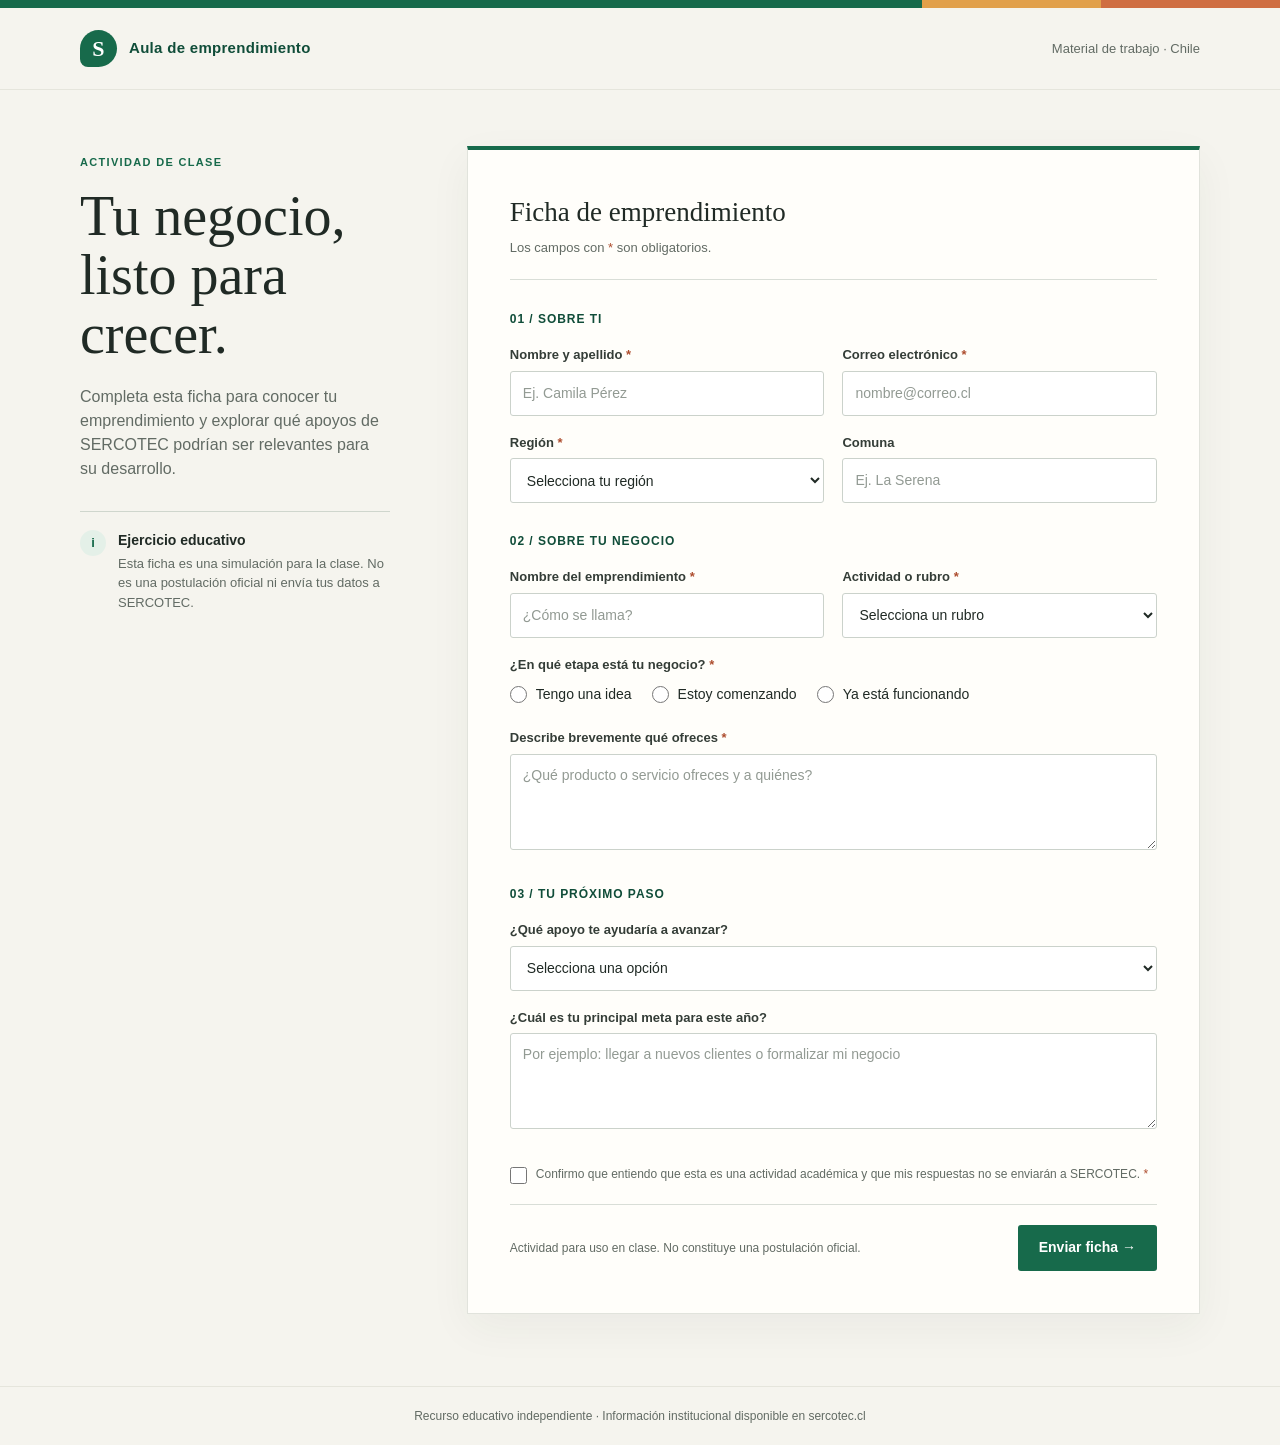
==== index.html @ c0b1631f "add: Formulario y estilos" ====
<!doctype html>
<html lang="es">
<head>
	<meta charset="utf-8">
	<meta name="viewport" content="width=device-width, initial-scale=1">
	<meta name="theme-color" content="#f5f4ee">
	<title>Ficha de emprendimiento | Aula SERCOTEC</title>
	<link rel="stylesheet" href="styles.css">
</head>
<body>
	<div class="topline" aria-hidden="true"></div>
	<header class="masthead">
		<div class="brand"><span class="brand-mark" aria-hidden="true">S</span><span>Aula de emprendimiento</span></div>
		<div class="masthead-note">Material de trabajo · Chile</div>
	</header>

	<main>
		<section class="intro" aria-labelledby="page-title">
			<p class="eyebrow">Actividad de clase</p>
			<h1 id="page-title">Tu negocio, listo para crecer.</h1>
			<p class="intro-copy">Completa esta ficha para conocer tu emprendimiento y explorar qué apoyos de SERCOTEC podrían ser relevantes para su desarrollo.</p>
			<div class="class-note">
				<span class="note-icon" aria-hidden="true">i</span>
				<div><strong>Ejercicio educativo</strong>Esta ficha es una simulación para la clase. No es una postulación oficial ni envía tus datos a SERCOTEC.</div>
			</div>
		</section>

		<section class="form-panel" aria-labelledby="form-title">
			<div class="form-heading">
				<h2 id="form-title">Ficha de emprendimiento</h2>
				<p>Los campos con <span class="required">*</span> son obligatorios.</p>
			</div>

			<form id="business-form">
				<fieldset>
					<legend>01 / Sobre ti</legend>
					<div class="fields">
						<div class="field">
							<label for="full-name">Nombre y apellido <span class="required">*</span></label>
							<input id="full-name" name="fullName" autocomplete="name" placeholder="Ej. Camila Pérez" required>
						</div>
						<div class="field">
							<label for="email">Correo electrónico <span class="required">*</span></label>
							<input id="email" name="email" type="email" autocomplete="email" placeholder="nombre@correo.cl" required>
						</div>
						<div class="field">
							<label for="region">Región <span class="required">*</span></label>
							<select id="region" name="region" required>
								<option value="" selected disabled>Selecciona tu región</option>
								<option>Arica y Parinacota</option><option>Tarapacá</option><option>Antofagasta</option>
								<option>Atacama</option><option>Coquimbo</option><option>Valparaíso</option>
								<option>Metropolitana de Santiago</option><option>Libertador General Bernardo O'Higgins</option>
								<option>Maule</option><option>Ñuble</option><option>Biobío</option><option>La Araucanía</option>
								<option>Los Ríos</option><option>Los Lagos</option><option>Aysén del General Carlos Ibáñez del Campo</option>
								<option>Magallanes y de la Antártica Chilena</option>
							</select>
						</div>
						<div class="field">
							<label for="commune">Comuna</label>
							<input id="commune" name="commune" autocomplete="address-level2" placeholder="Ej. La Serena">
						</div>
					</div>
				</fieldset>

				<fieldset>
					<legend>02 / Sobre tu negocio</legend>
					<div class="fields">
						<div class="field">
							<label for="business-name">Nombre del emprendimiento <span class="required">*</span></label>
							<input id="business-name" name="businessName" placeholder="¿Cómo se llama?" required>
						</div>
						<div class="field">
							<label for="sector">Actividad o rubro <span class="required">*</span></label>
							<select id="sector" name="sector" required>
								<option value="" selected disabled>Selecciona un rubro</option>
								<option>Comercio</option><option>Turismo</option><option>Alimentos y gastronomía</option>
								<option>Artesanía y manufactura</option><option>Servicios</option><option>Agricultura y pesca</option>
								<option>Industrias creativas</option><option>Otro</option>
							</select>
						</div>
						<div class="field full">
							<span class="group-label" id="stage-label">¿En qué etapa está tu negocio? <span class="required">*</span></span>
							<div class="radio-list" role="radiogroup" aria-labelledby="stage-label">
								<label class="radio-option"><input type="radio" name="stage" value="idea" required> Tengo una idea</label>
								<label class="radio-option"><input type="radio" name="stage" value="starting"> Estoy comenzando</label>
								<label class="radio-option"><input type="radio" name="stage" value="operating"> Ya está funcionando</label>
							</div>
						</div>
						<div class="field full">
							<label for="description">Describe brevemente qué ofreces <span class="required">*</span></label>
							<textarea id="description" name="description" placeholder="¿Qué producto o servicio ofreces y a quiénes?" required></textarea>
						</div>
					</div>
				</fieldset>

				<fieldset>
					<legend>03 / Tu próximo paso</legend>
					<div class="fields">
						<div class="field full">
							<label for="support">¿Qué apoyo te ayudaría a avanzar?</label>
							<select id="support" name="support">
								<option value="" selected>Selecciona una opción</option>
								<option>Capacitación y asesoría</option><option>Financiamiento para iniciar</option>
								<option>Mejorar o hacer crecer el negocio</option><option>Digitalización y ventas</option>
								<option>Formalización del negocio</option><option>Conocer mis opciones</option>
							</select>
						</div>
						<div class="field full">
							<label for="goal">¿Cuál es tu principal meta para este año?</label>
							<textarea id="goal" name="goal" placeholder="Por ejemplo: llegar a nuevos clientes o formalizar mi negocio"></textarea>
						</div>
					</div>
				</fieldset>

				<label class="consent"><input type="checkbox" name="classConsent" required><span>Confirmo que entiendo que esta es una actividad académica y que mis respuestas no se enviarán a SERCOTEC. <span class="required">*</span></span></label>
				<div class="form-actions">
					<small>Actividad para uso en clase. No constituye una postulación oficial.</small>
					<button type="submit">Enviar ficha <span aria-hidden="true">→</span></button>
				</div>
				<div class="success" id="success-message" role="status" aria-live="polite">¡Ficha completada! Ya puedes conversar en clase sobre qué tipo de apoyo podría servirle a tu emprendimiento.</div>
			</form>
		</section>
	</main>

	<footer>Recurso educativo independiente · Información institucional disponible en sercotec.cl</footer>

	<script src="app.js" defer></script>
</body>
</html>
---- styles.css ----
:root {
	color-scheme: light;
	--ink: #202a25;
	--muted: #626b64;
	--green: #176a4b;
	--green-dark: #104d39;
	--mint: #e4f0e8;
	--paper: #fffefa;
	--line: #d9ded7;
	--orange: #d97538;
	--page: #f5f4ee;
	--serif: Georgia, "Times New Roman", serif;
	--sans: "Avenir Next", Avenir, "Segoe UI", sans-serif;
}

* { box-sizing: border-box; }

body {
	margin: 0;
	background: var(--page);
	color: var(--ink);
	font-family: var(--sans);
	font-size: 15px;
	line-height: 1.5;
}

.topline {
	height: 8px;
	background: linear-gradient(90deg, var(--green) 0 72%, #e1a04b 72% 86%, #cf6e42 86%);
}

.masthead {
	padding: 22px max(24px, calc((100vw - 1120px) / 2));
	display: flex;
	align-items: center;
	justify-content: space-between;
	border-bottom: 1px solid #e5e5dc;
}

.brand {
	display: flex;
	align-items: center;
	gap: 12px;
	color: var(--green-dark);
	font-weight: 750;
	letter-spacing: .02em;
}

.brand-mark {
	width: 37px;
	height: 37px;
	display: grid;
	place-items: center;
	background: var(--green);
	color: white;
	font-family: var(--serif);
	font-size: 22px;
	border-radius: 50% 50% 50% 8px;
}

.masthead-note {
	color: var(--muted);
	font-size: 13px;
}

main {
	width: min(1120px, calc(100% - 48px));
	margin: 56px auto 72px;
	display: grid;
	grid-template-columns: minmax(240px, 310px) minmax(0, 1fr);
	align-items: start;
	gap: clamp(32px, 6vw, 82px);
}

.intro { padding-top: 8px; }

.eyebrow {
	margin: 0 0 16px;
	color: var(--green);
	text-transform: uppercase;
	font-size: 11px;
	font-weight: 800;
	letter-spacing: .12em;
}

h1 {
	max-width: 420px;
	margin: 0;
	font-family: var(--serif);
	font-size: clamp(38px, 5vw, 56px);
	font-weight: 500;
	line-height: 1.06;
	letter-spacing: 0;
}

.intro-copy {
	margin: 20px 0 30px;
	color: var(--muted);
	font-size: 16px;
}

.class-note {
	border-top: 1px solid #cfd6cd;
	padding-top: 18px;
	display: grid;
	grid-template-columns: 27px 1fr;
	gap: 11px;
	color: var(--muted);
	font-size: 13px;
}

.class-note strong {
	display: block;
	margin-bottom: 3px;
	color: var(--ink);
	font-size: 14px;
}

.note-icon {
	width: 26px;
	height: 26px;
	display: grid;
	place-items: center;
	border-radius: 50%;
	background: var(--mint);
	color: var(--green);
	font-weight: 800;
}

.form-panel {
	min-width: 0;
	padding: clamp(24px, 4vw, 42px);
	background: var(--paper);
	border: 1px solid #e1e3dc;
	border-top: 4px solid var(--green);
	box-shadow: 0 14px 40px rgb(40 51 42 / 5%);
}

.form-heading {
	margin-bottom: 30px;
	padding-bottom: 22px;
	border-bottom: 1px solid var(--line);
}

.form-heading h2 {
	margin: 0 0 5px;
	font-family: var(--serif);
	font-size: 27px;
	font-weight: 500;
	letter-spacing: 0;
}

.form-heading p { margin: 0; color: var(--muted); font-size: 13px; }

fieldset {
	min-width: 0;
	margin: 0 0 29px;
	padding: 0;
	border: 0;
}

legend {
	width: 100%;
	margin-bottom: 17px;
	padding: 0;
	color: var(--green-dark);
	font-size: 12px;
	font-weight: 800;
	letter-spacing: .08em;
	text-transform: uppercase;
}

.fields {
	display: grid;
	grid-template-columns: repeat(2, minmax(0, 1fr));
	gap: 17px 18px;
}

.field { min-width: 0; }
.field.full { grid-column: 1 / -1; }

label, .group-label {
	display: block;
	margin-bottom: 6px;
	color: #343d37;
	font-size: 13px;
	font-weight: 650;
}

.required { color: #ad4c2d; }

input, select, textarea {
	width: 100%;
	min-height: 45px;
	padding: 10px 12px;
	border: 1px solid #cbd2cb;
	border-radius: 3px;
	background: #fff;
	color: var(--ink);
	font: inherit;
	font-size: 14px;
}

textarea { min-height: 96px; resize: vertical; }
input::placeholder, textarea::placeholder { color: #929a93; }
input:focus, select:focus, textarea:focus { outline: 3px solid #b9d9c6; border-color: var(--green); }

.radio-list {
	display: flex;
	flex-wrap: wrap;
	gap: 10px 20px;
	padding-top: 4px;
}

.radio-option, .consent {
	display: flex;
	align-items: flex-start;
	gap: 9px;
	color: var(--ink);
	font-size: 14px;
	font-weight: 450;
}

.radio-option input, .consent input {
	width: 17px;
	min-height: 17px;
	height: 17px;
	margin: 2px 0 0;
	accent-color: var(--green);
}

.consent { margin: 2px 0 20px; color: var(--muted); font-size: 12px; }

.form-actions {
	display: flex;
	align-items: center;
	justify-content: space-between;
	gap: 16px;
	border-top: 1px solid var(--line);
	padding-top: 20px;
}

.form-actions small { color: var(--muted); font-size: 12px; }

button {
	min-height: 46px;
	padding: 0 21px;
	border: 0;
	border-radius: 3px;
	background: var(--green);
	color: #fff;
	font: inherit;
	font-size: 14px;
	font-weight: 750;
	cursor: pointer;
	transition: background .18s ease, transform .18s ease;
}

button:hover { background: var(--green-dark); transform: translateY(-1px); }
button:focus-visible { outline: 3px solid #9ac9aa; outline-offset: 3px; }

.success {
	display: none;
	margin-top: 20px;
	padding: 14px 16px;
	border-left: 3px solid var(--green);
	background: var(--mint);
	color: var(--green-dark);
	font-size: 14px;
}

.success.visible { display: block; }

footer {
	padding: 20px 24px;
	border-top: 1px solid #e5e5dc;
	color: var(--muted);
	text-align: center;
	font-size: 12px;
}

@media (max-width: 760px) {
	main { grid-template-columns: 1fr; gap: 28px; margin-top: 34px; }
	.intro { max-width: 560px; }
	h1 { max-width: 540px; font-size: 43px; }
	.intro-copy { margin: 14px 0 18px; }
	.class-note { max-width: 520px; }
}

@media (max-width: 520px) {
	.masthead { padding: 16px 20px; }
	.masthead-note { max-width: 115px; text-align: right; }
	main { width: calc(100% - 32px); margin: 29px auto 44px; }
	h1 { font-size: 38px; }
	.form-panel { padding: 23px 18px; }
	.fields { grid-template-columns: 1fr; gap: 14px; }
	.field.full { grid-column: auto; }
	.form-actions { align-items: flex-start; flex-direction: column; }
	.form-actions button { width: 100%; }
}

@media (prefers-reduced-motion: reduce) {
	*, *::before, *::after { scroll-behavior: auto !important; transition-duration: .01ms !important; }
}
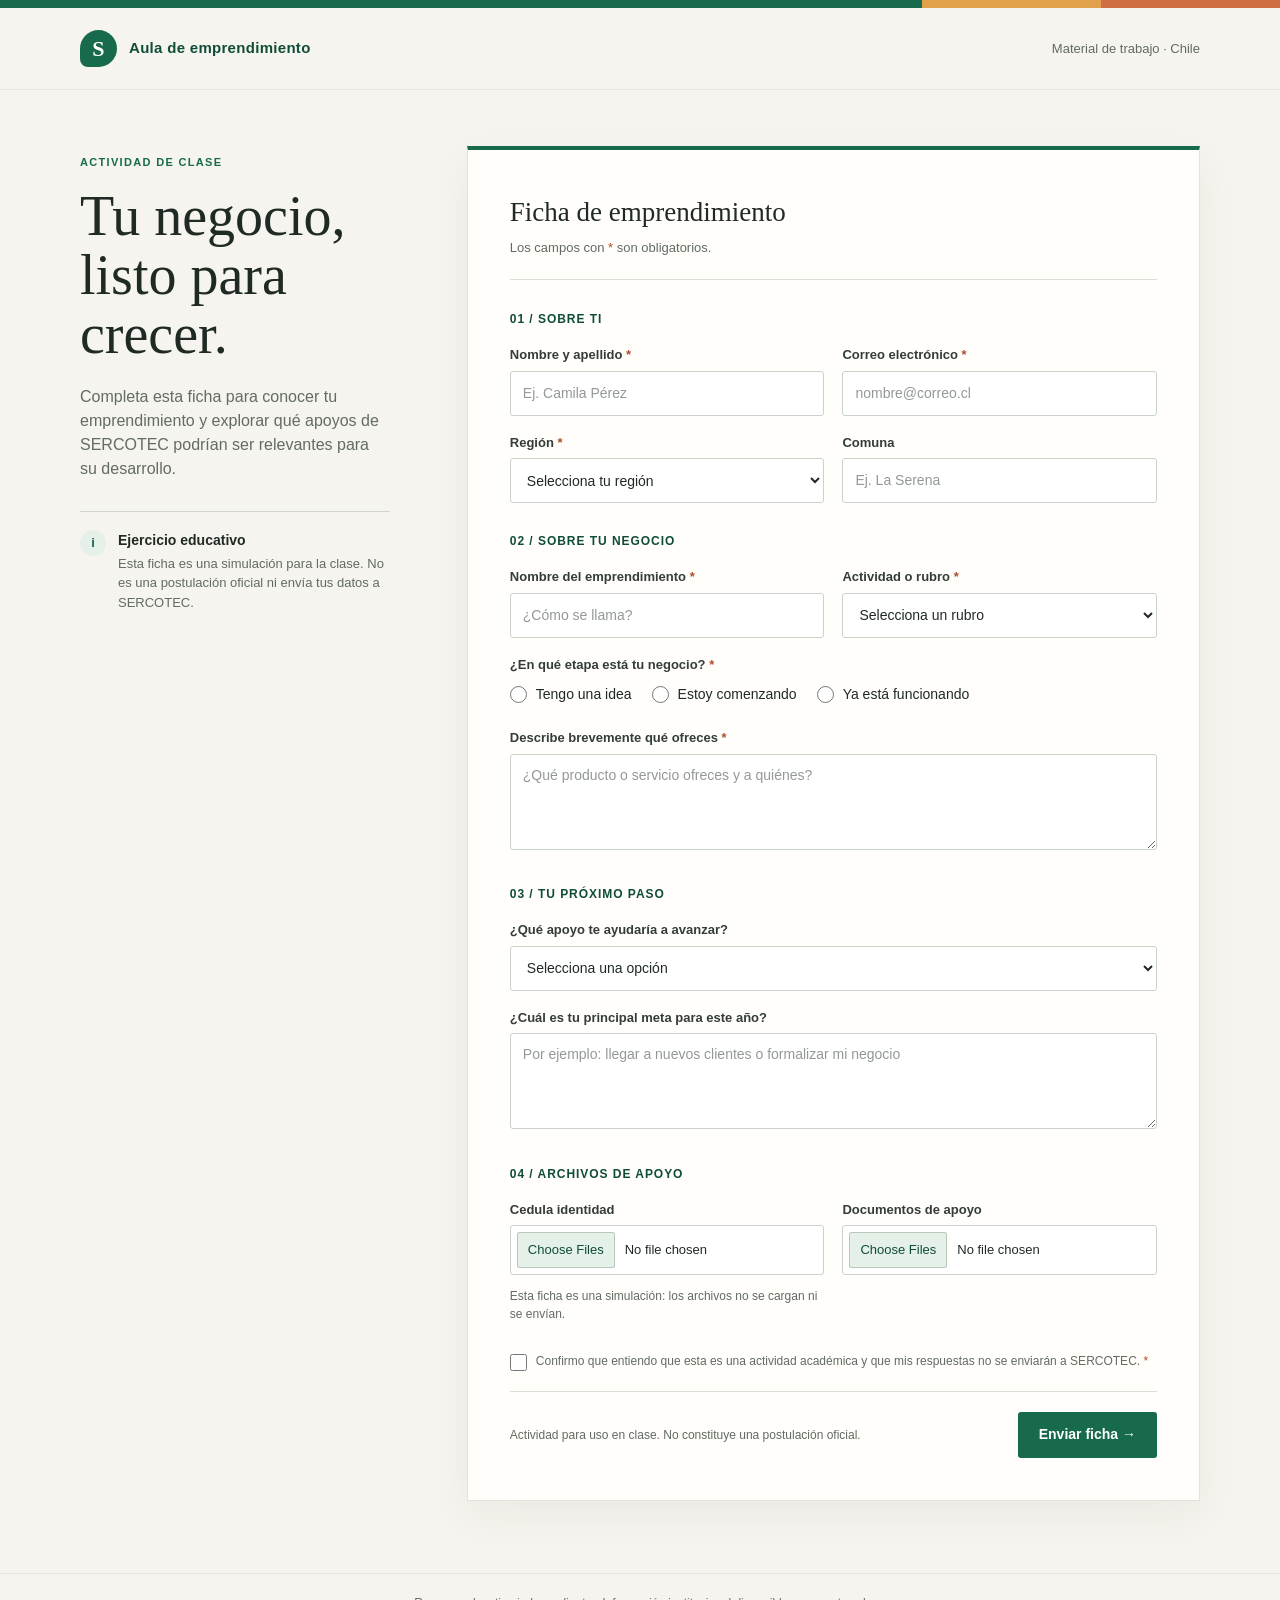
==== commit 5e6bfe6d: "add: icon y file upload" ====
--- a/index.html
+++ b/index.html
@@ -6,6 +6,7 @@
 	<meta name="theme-color" content="#f5f4ee">
 	<title>Ficha de emprendimiento | Aula SERCOTEC</title>
 	<link rel="stylesheet" href="styles.css">
+	<link rel="icon" type="image/*" href="favicon.ico">
 </head>
 <body>
 	<div class="topline" aria-hidden="true"></div>
@@ -112,6 +113,21 @@
 					</div>
 				</fieldset>
 
+				<fieldset>
+					<legend>04 / Archivos de apoyo</legend>
+					<div class="fields">
+						<div class="field">
+							<label for="business-images">Cedula identidad</label>
+							<input id="business-images" name="businessImages" type="file" accept="image/*" multiple>
+						</div>
+						<div class="field">
+							<label for="business-documents">Documentos de apoyo</label>
+							<input id="business-documents" name="businessDocuments" type="file" accept=".pdf,.doc,.docx,.odt,.xls,.xlsx,.ppt,.pptx" multiple>
+						</div>
+						<p class="field-hint full">Esta ficha es una simulación: los archivos no se cargan ni se envían.</p>
+					</div>
+				</fieldset>
+
 				<label class="consent"><input type="checkbox" name="classConsent" required><span>Confirmo que entiendo que esta es una actividad académica y que mis respuestas no se enviarán a SERCOTEC. <span class="required">*</span></span></label>
 				<div class="form-actions">
 					<small>Actividad para uso en clase. No constituye una postulación oficial.</small>
--- a/styles.css
+++ b/styles.css
@@ -205,6 +205,29 @@
 input::placeholder, textarea::placeholder { color: #929a93; }
 input:focus, select:focus, textarea:focus { outline: 3px solid #b9d9c6; border-color: var(--green); }
 
+input[type="file"] {
+	min-height: 45px;
+	padding: 6px;
+	font-size: 13px;
+}
+
+input[type="file"]::file-selector-button {
+	margin-right: 10px;
+	padding: 7px 10px;
+	border: 1px solid #b8c8bb;
+	border-radius: 2px;
+	background: var(--mint);
+	color: var(--green-dark);
+	font: inherit;
+	cursor: pointer;
+}
+
+.field-hint {
+	margin: -5px 0 0;
+	color: var(--muted);
+	font-size: 12px;
+}
+
 .radio-list {
 	display: flex;
 	flex-wrap: wrap;
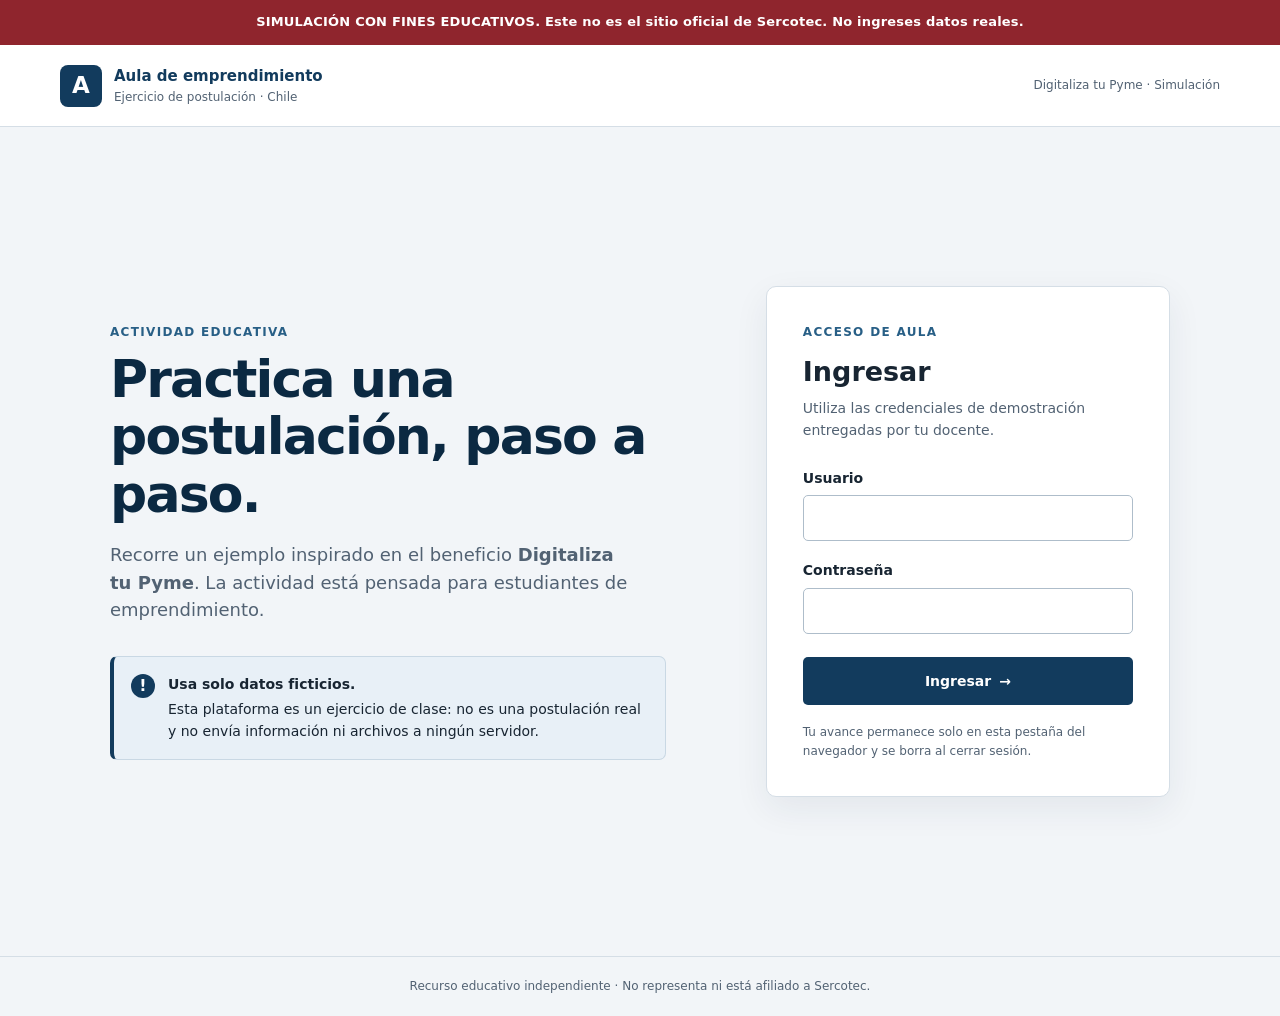
==== commit b7b5539b: "add: login and simulation" ====
--- a/index.html
+++ b/index.html
@@ -1,145 +1,57 @@
 <!doctype html>
-<html lang="es">
+<html lang="es-CL">
 <head>
 	<meta charset="utf-8">
 	<meta name="viewport" content="width=device-width, initial-scale=1">
-	<meta name="theme-color" content="#f5f4ee">
-	<title>Ficha de emprendimiento | Aula SERCOTEC</title>
-	<link rel="stylesheet" href="styles.css">
-	<link rel="icon" type="image/*" href="favicon.ico">
+	<meta name="robots" content="noindex, nofollow">
+	<meta name="theme-color" content="#123b5d">
+	<title>Simulación | Acceso a postulación educativa</title>
+	<link rel="stylesheet" href="css/styles.css">
+	<script src="js/auth.js" defer></script>
 </head>
-<body>
-	<div class="topline" aria-hidden="true"></div>
-	<header class="masthead">
-		<div class="brand"><span class="brand-mark" aria-hidden="true">S</span><span>Aula de emprendimiento</span></div>
-		<div class="masthead-note">Material de trabajo · Chile</div>
+<body data-page="login">
+	<div class="simulation-banner" role="note">SIMULACIÓN CON FINES EDUCATIVOS. Este no es el sitio oficial de Sercotec. No ingreses datos reales.</div>
+	<header class="site-header">
+		<a class="brand" href="index.html" aria-label="Aula de emprendimiento, inicio">
+			<span class="brand-mark" aria-hidden="true">A</span>
+			<span><strong>Aula de emprendimiento</strong><small>Ejercicio de postulación · Chile</small></span>
+		</a>
+		<span class="header-note">Digitaliza tu Pyme · Simulación</span>
 	</header>
 
-	<main>
-		<section class="intro" aria-labelledby="page-title">
-			<p class="eyebrow">Actividad de clase</p>
-			<h1 id="page-title">Tu negocio, listo para crecer.</h1>
-			<p class="intro-copy">Completa esta ficha para conocer tu emprendimiento y explorar qué apoyos de SERCOTEC podrían ser relevantes para su desarrollo.</p>
-			<div class="class-note">
-				<span class="note-icon" aria-hidden="true">i</span>
-				<div><strong>Ejercicio educativo</strong>Esta ficha es una simulación para la clase. No es una postulación oficial ni envía tus datos a SERCOTEC.</div>
+	<main class="login-layout">
+		<section class="intro-panel" aria-labelledby="page-title">
+			<p class="eyebrow">Actividad educativa</p>
+			<h1 id="page-title">Practica una postulación, paso a paso.</h1>
+			<p>Recorre un ejemplo inspirado en el beneficio <strong>Digitaliza tu Pyme</strong>. La actividad está pensada para estudiantes de emprendimiento.</p>
+			<div class="notice-card">
+				<span class="notice-icon" aria-hidden="true">!</span>
+				<p><strong>Usa solo datos ficticios.</strong> Esta plataforma es un ejercicio de clase: no es una postulación real y no envía información ni archivos a ningún servidor.</p>
 			</div>
 		</section>
 
-		<section class="form-panel" aria-labelledby="form-title">
-			<div class="form-heading">
-				<h2 id="form-title">Ficha de emprendimiento</h2>
-				<p>Los campos con <span class="required">*</span> son obligatorios.</p>
+		<section class="card login-card" aria-labelledby="login-title">
+			<div class="section-heading">
+				<p class="eyebrow">Acceso de aula</p>
+				<h2 id="login-title">Ingresar</h2>
+				<p>Utiliza las credenciales de demostración entregadas por tu docente.</p>
 			</div>
-
-			<form id="business-form">
-				<fieldset>
-					<legend>01 / Sobre ti</legend>
-					<div class="fields">
-						<div class="field">
-							<label for="full-name">Nombre y apellido <span class="required">*</span></label>
-							<input id="full-name" name="fullName" autocomplete="name" placeholder="Ej. Camila Pérez" required>
-						</div>
-						<div class="field">
-							<label for="email">Correo electrónico <span class="required">*</span></label>
-							<input id="email" name="email" type="email" autocomplete="email" placeholder="nombre@correo.cl" required>
-						</div>
-						<div class="field">
-							<label for="region">Región <span class="required">*</span></label>
-							<select id="region" name="region" required>
-								<option value="" selected disabled>Selecciona tu región</option>
-								<option>Arica y Parinacota</option><option>Tarapacá</option><option>Antofagasta</option>
-								<option>Atacama</option><option>Coquimbo</option><option>Valparaíso</option>
-								<option>Metropolitana de Santiago</option><option>Libertador General Bernardo O'Higgins</option>
-								<option>Maule</option><option>Ñuble</option><option>Biobío</option><option>La Araucanía</option>
-								<option>Los Ríos</option><option>Los Lagos</option><option>Aysén del General Carlos Ibáñez del Campo</option>
-								<option>Magallanes y de la Antártica Chilena</option>
-							</select>
-						</div>
-						<div class="field">
-							<label for="commune">Comuna</label>
-							<input id="commune" name="commune" autocomplete="address-level2" placeholder="Ej. La Serena">
-						</div>
-					</div>
-				</fieldset>
-
-				<fieldset>
-					<legend>02 / Sobre tu negocio</legend>
-					<div class="fields">
-						<div class="field">
-							<label for="business-name">Nombre del emprendimiento <span class="required">*</span></label>
-							<input id="business-name" name="businessName" placeholder="¿Cómo se llama?" required>
-						</div>
-						<div class="field">
-							<label for="sector">Actividad o rubro <span class="required">*</span></label>
-							<select id="sector" name="sector" required>
-								<option value="" selected disabled>Selecciona un rubro</option>
-								<option>Comercio</option><option>Turismo</option><option>Alimentos y gastronomía</option>
-								<option>Artesanía y manufactura</option><option>Servicios</option><option>Agricultura y pesca</option>
-								<option>Industrias creativas</option><option>Otro</option>
-							</select>
-						</div>
-						<div class="field full">
-							<span class="group-label" id="stage-label">¿En qué etapa está tu negocio? <span class="required">*</span></span>
-							<div class="radio-list" role="radiogroup" aria-labelledby="stage-label">
-								<label class="radio-option"><input type="radio" name="stage" value="idea" required> Tengo una idea</label>
-								<label class="radio-option"><input type="radio" name="stage" value="starting"> Estoy comenzando</label>
-								<label class="radio-option"><input type="radio" name="stage" value="operating"> Ya está funcionando</label>
-							</div>
-						</div>
-						<div class="field full">
-							<label for="description">Describe brevemente qué ofreces <span class="required">*</span></label>
-							<textarea id="description" name="description" placeholder="¿Qué producto o servicio ofreces y a quiénes?" required></textarea>
-						</div>
-					</div>
-				</fieldset>
-
-				<fieldset>
-					<legend>03 / Tu próximo paso</legend>
-					<div class="fields">
-						<div class="field full">
-							<label for="support">¿Qué apoyo te ayudaría a avanzar?</label>
-							<select id="support" name="support">
-								<option value="" selected>Selecciona una opción</option>
-								<option>Capacitación y asesoría</option><option>Financiamiento para iniciar</option>
-								<option>Mejorar o hacer crecer el negocio</option><option>Digitalización y ventas</option>
-								<option>Formalización del negocio</option><option>Conocer mis opciones</option>
-							</select>
-						</div>
-						<div class="field full">
-							<label for="goal">¿Cuál es tu principal meta para este año?</label>
-							<textarea id="goal" name="goal" placeholder="Por ejemplo: llegar a nuevos clientes o formalizar mi negocio"></textarea>
-						</div>
-					</div>
-				</fieldset>
-
-				<fieldset>
-					<legend>04 / Archivos de apoyo</legend>
-					<div class="fields">
-						<div class="field">
-							<label for="business-images">Cedula identidad</label>
-							<input id="business-images" name="businessImages" type="file" accept="image/*" multiple>
-						</div>
-						<div class="field">
-							<label for="business-documents">Documentos de apoyo</label>
-							<input id="business-documents" name="businessDocuments" type="file" accept=".pdf,.doc,.docx,.odt,.xls,.xlsx,.ppt,.pptx" multiple>
-						</div>
-						<p class="field-hint full">Esta ficha es una simulación: los archivos no se cargan ni se envían.</p>
-					</div>
-				</fieldset>
-
-				<label class="consent"><input type="checkbox" name="classConsent" required><span>Confirmo que entiendo que esta es una actividad académica y que mis respuestas no se enviarán a SERCOTEC. <span class="required">*</span></span></label>
-				<div class="form-actions">
-					<small>Actividad para uso en clase. No constituye una postulación oficial.</small>
-					<button type="submit">Enviar ficha <span aria-hidden="true">→</span></button>
+			<form id="login-form" novalidate>
+				<div class="field">
+					<label for="username">Usuario</label>
+					<input id="username" name="username" autocomplete="username" required>
 				</div>
-				<div class="success" id="success-message" role="status" aria-live="polite">¡Ficha completada! Ya puedes conversar en clase sobre qué tipo de apoyo podría servirle a tu emprendimiento.</div>
+				<div class="field">
+					<label for="password">Contraseña</label>
+					<input id="password" name="password" type="password" autocomplete="current-password" required>
+				</div>
+				<p id="login-error" class="error-message" role="alert" aria-live="assertive" hidden></p>
+				<button class="button button-primary button-wide" type="submit">Ingresar <span aria-hidden="true">→</span></button>
 			</form>
+			<p class="privacy-note">Tu avance permanece solo en esta pestaña del navegador y se borra al cerrar sesión.</p>
 		</section>
 	</main>
 
-	<footer>Recurso educativo independiente · Información institucional disponible en sercotec.cl</footer>
-
-	<script src="app.js" defer></script>
+	<footer class="site-footer">Recurso educativo independiente · No representa ni está afiliado a Sercotec.</footer>
 </body>
 </html>
--- a/css/styles.css
+++ b/css/styles.css
@@ -0,0 +1,374 @@
+:root {
+	color-scheme: light dark;
+	--navy: #123b5d;
+	--navy-deep: #0b2942;
+	--blue-soft: #e8f0f7;
+	--ink: #182532;
+	--muted: #526273;
+	--paper: #ffffff;
+	--page: #f2f5f8;
+	--line: #d5dee6;
+	--focus: #2473ae;
+	--danger: #a42d32;
+	--success: #24704b;
+	font-family: system-ui, -apple-system, "Segoe UI", sans-serif;
+}
+
+* { box-sizing: border-box; }
+
+body {
+	margin: 0;
+	padding-top: 45px;
+	background: var(--page);
+	color: var(--ink);
+	font-size: 16px;
+	line-height: 1.55;
+}
+
+[hidden] { display: none !important; }
+
+.simulation-banner {
+	position: fixed;
+	z-index: 10;
+	inset: 0 0 auto;
+	min-height: 45px;
+	display: grid;
+	place-items: center;
+	padding: 8px 16px;
+	background: #8f252d;
+	color: #fff;
+	text-align: center;
+	font-size: 13px;
+	font-weight: 800;
+	letter-spacing: .015em;
+}
+
+.site-header {
+	min-height: 82px;
+	display: flex;
+	align-items: center;
+	justify-content: space-between;
+	gap: 20px;
+	padding: 14px max(20px, calc((100vw - 1160px) / 2));
+	background: var(--paper);
+	border-bottom: 1px solid var(--line);
+}
+
+.brand {
+	display: inline-flex;
+	align-items: center;
+	gap: 12px;
+	color: var(--navy);
+	text-decoration: none;
+}
+
+.brand-mark {
+	width: 42px;
+	height: 42px;
+	display: grid;
+	place-items: center;
+	border-radius: 8px;
+	background: var(--navy);
+	color: white;
+	font-size: 23px;
+	font-weight: 800;
+}
+
+.brand strong, .brand small { display: block; }
+.brand strong { font-size: 15px; }
+.brand small, .header-note { color: var(--muted); font-size: 12px; }
+.header-note { text-align: right; }
+
+.login-layout {
+	width: min(1060px, calc(100% - 36px));
+	min-height: calc(100vh - 175px);
+	margin: 52px auto;
+	display: grid;
+	grid-template-columns: minmax(0, 1.1fr) minmax(300px, .8fr);
+	align-items: center;
+	gap: clamp(32px, 8vw, 100px);
+}
+
+.intro-panel { max-width: 560px; }
+.eyebrow {
+	margin: 0 0 10px;
+	color: #285f86;
+	font-size: 12px;
+	font-weight: 800;
+	letter-spacing: .11em;
+	text-transform: uppercase;
+}
+
+h1, h2, h3, h4, p { margin-top: 0; }
+.intro-panel h1, .page-intro h1, .confirmation-card h1 {
+	margin-bottom: 18px;
+	color: var(--navy-deep);
+	font-size: clamp(34px, 5vw, 52px);
+	line-height: 1.1;
+	letter-spacing: -.035em;
+}
+.intro-panel > p:not(.eyebrow) { max-width: 530px; color: var(--muted); font-size: 18px; }
+
+.notice-card {
+	display: flex;
+	align-items: flex-start;
+	gap: 13px;
+	margin-top: 32px;
+	padding: 17px;
+	border: 1px solid #c9d8e4;
+	border-left: 4px solid var(--navy);
+	border-radius: 7px;
+	background: var(--blue-soft);
+}
+.notice-card p { margin: 0; color: var(--ink); font-size: 14px; }
+.notice-card strong { display: block; margin-bottom: 3px; }
+.notice-icon {
+	flex: 0 0 24px;
+	height: 24px;
+	display: grid;
+	place-items: center;
+	border-radius: 50%;
+	background: var(--navy);
+	color: white;
+	font-weight: 800;
+}
+
+.card {
+	background: var(--paper);
+	border: 1px solid var(--line);
+	border-radius: 10px;
+	box-shadow: 0 12px 35px rgb(24 49 71 / 7%);
+}
+.login-card { padding: clamp(23px, 4vw, 36px); }
+.section-heading { margin-bottom: 26px; }
+.section-heading h2 { margin: 0 0 5px; font-size: 27px; }
+.section-heading > p:last-child { margin: 0; color: var(--muted); font-size: 14px; }
+
+.field { min-width: 0; margin-bottom: 19px; }
+.field label, .field > label { display: block; margin-bottom: 6px; font-size: 14px; font-weight: 700; }
+input, select, textarea {
+	width: 100%;
+	min-height: 46px;
+	padding: 10px 12px;
+	border: 1px solid #aebdca;
+	border-radius: 5px;
+	background: var(--paper);
+	color: var(--ink);
+	font: inherit;
+	font-size: 15px;
+}
+textarea { min-height: 96px; resize: vertical; }
+input::placeholder, textarea::placeholder { color: #687887; opacity: 1; }
+input:disabled, select:disabled { background: var(--page); color: var(--muted); }
+input:focus-visible, select:focus-visible, textarea:focus-visible, button:focus-visible, a.button:focus-visible {
+	outline: 3px solid var(--focus);
+	outline-offset: 2px;
+}
+input[type="checkbox"] { width: 19px; min-width: 19px; min-height: 19px; height: 19px; accent-color: var(--navy); }
+input[type="file"] { padding: 7px; font-size: 13px; }
+input[type="file"]::file-selector-button {
+	min-height: 30px;
+	margin-right: 10px;
+	padding: 4px 9px;
+	border: 1px solid var(--line);
+	border-radius: 4px;
+	background: var(--blue-soft);
+	color: var(--navy);
+	font: inherit;
+	cursor: pointer;
+}
+.field-hint, .privacy-note { display: block; margin-top: 5px; color: var(--muted); font-size: 12px; }
+.privacy-note { margin: 18px 0 0; }
+.required { color: #a42d32; font-weight: 800; }
+
+.button {
+	min-height: 44px;
+	display: inline-flex;
+	align-items: center;
+	justify-content: center;
+	gap: 8px;
+	padding: 9px 17px;
+	border: 1px solid transparent;
+	border-radius: 5px;
+	font: inherit;
+	font-size: 14px;
+	font-weight: 750;
+	line-height: 1.3;
+	text-align: center;
+	text-decoration: none;
+	cursor: pointer;
+}
+.button:disabled { cursor: not-allowed; opacity: .55; }
+.button-primary { background: var(--navy); color: #fff; }
+.button-primary:hover:not(:disabled) { background: var(--navy-deep); }
+.button-secondary { border-color: #aebdca; background: var(--paper); color: var(--navy); }
+.button-secondary:hover:not(:disabled) { background: var(--blue-soft); }
+.button-quiet { border-color: var(--line); background: var(--paper); color: var(--navy); }
+.button-quiet:hover { background: var(--blue-soft); }
+.button-wide { width: 100%; min-height: 48px; margin-top: 4px; }
+.button-remove { min-height: 37px; padding: 6px 9px; border-color: #d9b5b7; background: var(--paper); color: var(--danger); font-size: 12px; }
+.button-remove:hover { background: #fbeff0; }
+
+.error-message {
+	margin: 0 0 14px;
+	padding: 10px 12px;
+	border-left: 3px solid var(--danger);
+	background: #fff0f0;
+	color: #762026;
+	font-size: 14px;
+}
+.sr-only {
+	position: absolute;
+	width: 1px;
+	height: 1px;
+	padding: 0;
+	margin: -1px;
+	overflow: hidden;
+	clip: rect(0, 0, 0, 0);
+	white-space: nowrap;
+	border: 0;
+}
+
+.site-footer {
+	padding: 20px 16px;
+	border-top: 1px solid var(--line);
+	color: var(--muted);
+	text-align: center;
+	font-size: 12px;
+}
+.page-main { width: min(1040px, calc(100% - 32px)); margin: 40px auto 64px; }
+.page-intro { margin-bottom: 25px; }
+.page-intro h1 { margin-bottom: 8px; font-size: clamp(30px, 4vw, 42px); }
+.page-intro > p:last-child { margin: 0; color: var(--muted); }
+.application-card { padding: clamp(20px, 4vw, 38px); }
+
+.progress-block { margin-bottom: 36px; }
+.progress-copy { display: flex; justify-content: space-between; gap: 12px; margin-bottom: 9px; color: var(--navy); font-size: 13px; font-weight: 750; }
+.progress-track { height: 9px; overflow: hidden; border-radius: 8px; background: #dce5ec; }
+.progress-track > span { display: block; width: 20%; height: 100%; border-radius: inherit; background: var(--navy); transition: width .2s ease; }
+.step-indicators { display: flex; justify-content: space-between; gap: 6px; margin: 17px 0 0; padding: 0; list-style: none; }
+.step-indicators li { display: flex; align-items: center; gap: 7px; color: var(--muted); font-size: 12px; }
+.step-indicators li > span:first-child {
+	width: 25px;
+	height: 25px;
+	display: grid;
+	place-items: center;
+	border: 1px solid #aebdca;
+	border-radius: 50%;
+	background: var(--paper);
+	font-size: 12px;
+	font-weight: 750;
+}
+.step-indicators li.current { color: var(--navy); font-weight: 800; }
+.step-indicators li.current > span:first-child, .step-indicators li.complete > span:first-child { border-color: var(--navy); background: var(--navy); color: white; }
+
+.step-heading { margin-bottom: 25px; }
+.step-heading h2 { margin: 0 0 5px; font-size: 24px; }
+.step-heading > p:last-child { margin: 0; color: var(--muted); font-size: 14px; }
+.fields-grid { display: grid; grid-template-columns: repeat(2, minmax(0, 1fr)); gap: 0 20px; }
+.fields-grid .field-full { grid-column: 1 / -1; }
+.field-full { min-width: 0; }
+.form-navigation { display: flex; justify-content: space-between; gap: 12px; margin-top: 30px; padding-top: 20px; border-top: 1px solid var(--line); }
+.form-navigation #submit-application { margin-left: auto; }
+
+.table-scroll { max-width: 100%; overflow-x: auto; }
+.investment-table { width: 100%; min-width: 690px; border-collapse: collapse; }
+.investment-table caption { margin-bottom: 8px; color: var(--muted); text-align: left; font-size: 12px; }
+.investment-table th { padding: 9px 7px; background: var(--blue-soft); color: var(--navy); text-align: left; font-size: 12px; }
+.investment-table td { padding: 8px 5px; vertical-align: top; }
+.investment-table input, .investment-table select { min-height: 39px; padding: 7px; font-size: 13px; }
+.add-row-button { margin-top: 12px; }
+.total-card { display: flex; justify-content: space-between; gap: 15px; margin-top: 20px; padding: 15px; border-radius: 5px; background: var(--blue-soft); color: var(--navy); }
+.total-card strong { font-size: 18px; }
+
+.declarations { display: grid; gap: 13px; margin-bottom: 24px; }
+.check-option { display: flex; align-items: flex-start; gap: 10px; font-size: 14px; }
+.check-option input { flex: 0 0 19px; margin: 2px 0 0; }
+.file-field { margin-bottom: 25px; }
+.review-panel { margin-top: 25px; padding: 20px; border: 1px solid var(--line); border-radius: 7px; background: var(--page); }
+.review-panel h3, .review-panel h2 { margin: 0 0 15px; font-size: 19px; }
+.summary-content { display: grid; grid-template-columns: repeat(2, minmax(0, 1fr)); gap: 18px; }
+.summary-group { min-width: 0; padding-bottom: 12px; border-bottom: 1px solid var(--line); overflow-wrap: anywhere; }
+.summary-group h4 { margin: 0 0 8px; color: var(--navy); font-size: 14px; }
+.summary-group dl { display: grid; grid-template-columns: minmax(90px, .7fr) minmax(0, 1fr); gap: 5px 10px; margin: 0; font-size: 12px; }
+.summary-group dt { color: var(--muted); }
+.summary-group dd { margin: 0; }
+.summary-group ul { margin: 0; padding-left: 19px; font-size: 12px; }
+.summary-group li + li { margin-top: 6px; }
+.summary-total { margin: 9px 0 0; color: var(--navy); font-size: 13px; font-weight: 800; }
+
+.confirmation-main { max-width: 800px; }
+.confirmation-card { padding: clamp(23px, 5vw, 48px); text-align: center; }
+.confirmation-icon { width: 55px; height: 55px; display: grid; place-items: center; margin: 0 auto 18px; border-radius: 50%; background: #e4f3e9; color: var(--success); font-size: 30px; font-weight: 800; }
+.confirmation-card h1 { margin-bottom: 10px; font-size: clamp(32px, 4vw, 43px); }
+.confirmation-lead { max-width: 560px; margin: 0 auto 22px; color: var(--muted); }
+.folio-card { display: inline-grid; gap: 3px; margin-bottom: 10px; padding: 12px 24px; border: 1px dashed #9db2c3; border-radius: 6px; background: var(--blue-soft); color: var(--navy); }
+.folio-card span { font-size: 12px; }
+.folio-card strong { font-size: 21px; letter-spacing: .05em; }
+.confirmation-summary { text-align: left; }
+.confirmation-actions { display: flex; justify-content: center; flex-wrap: wrap; gap: 12px; margin-top: 22px; }
+
+@media (max-width: 720px) {
+	.login-layout { grid-template-columns: 1fr; gap: 30px; margin-top: 35px; }
+	.intro-panel { max-width: 620px; }
+	.intro-panel h1 { max-width: 550px; }
+	.notice-card { margin-top: 20px; }
+	.login-card { max-width: 560px; width: 100%; justify-self: center; }
+	.page-main { margin-top: 28px; }
+	.step-name { display: none; }
+}
+
+@media (max-width: 520px) {
+	body { padding-top: 54px; }
+	.simulation-banner { min-height: 54px; padding: 7px 10px; font-size: 11px; line-height: 1.25; }
+	.site-header { min-height: 70px; padding: 12px 16px; }
+	.brand { gap: 8px; }
+	.brand-mark { width: 36px; height: 36px; }
+	.brand strong { font-size: 13px; }
+	.brand small { font-size: 10px; }
+	.header-note { max-width: 105px; font-size: 11px; }
+	.login-layout { width: calc(100% - 32px); margin: 27px auto 38px; }
+	.intro-panel h1 { font-size: 36px; }
+	.intro-panel > p:not(.eyebrow) { font-size: 16px; }
+	.page-main { width: calc(100% - 24px); margin: 24px auto 40px; }
+	.application-card { padding: 19px 15px; }
+	.fields-grid, .summary-content { grid-template-columns: 1fr; }
+	.fields-grid .field-full { grid-column: auto; }
+	.step-indicators { gap: 2px; }
+	.step-indicators li > span:first-child { width: 23px; height: 23px; }
+	.form-navigation { gap: 8px; }
+	.form-navigation .button { flex: 1; padding-inline: 9px; }
+	.summary-group dl { grid-template-columns: minmax(85px, .8fr) minmax(0, 1.2fr); }
+	.review-panel { padding: 15px; }
+}
+
+@media (prefers-color-scheme: dark) {
+	:root {
+		color-scheme: dark;
+		--navy: #a9d5f5;
+		--navy-deep: #d9edfb;
+		--blue-soft: #1c3345;
+		--ink: #e7edf2;
+		--muted: #b1bdc8;
+		--paper: #17232e;
+		--page: #101a23;
+		--line: #344553;
+		--focus: #7ec2f2;
+		--danger: #ff9297;
+		--success: #8bd2a5;
+	}
+	.simulation-banner { background: #8f252d; color: #fff; }
+	.brand-mark, .notice-icon, .button-primary { background: #245b80; }
+	.notice-card { border-color: #36546a; }
+	.button-primary:hover:not(:disabled) { background: #3176a4; }
+	.button-remove:hover { background: #48282b; }
+	.error-message { border-color: #ff9297; background: #40272a; color: #ffdadd; }
+	.confirmation-icon { background: #1e402e; }
+	.step-indicators li > span:first-child { border-color: #607484; }
+	.progress-track { background: #354956; }
+	.investment-table th { background: #1c3345; }
+}
+
+@media (prefers-reduced-motion: reduce) {
+	*, *::before, *::after { scroll-behavior: auto !important; transition-duration: .01ms !important; }
+}
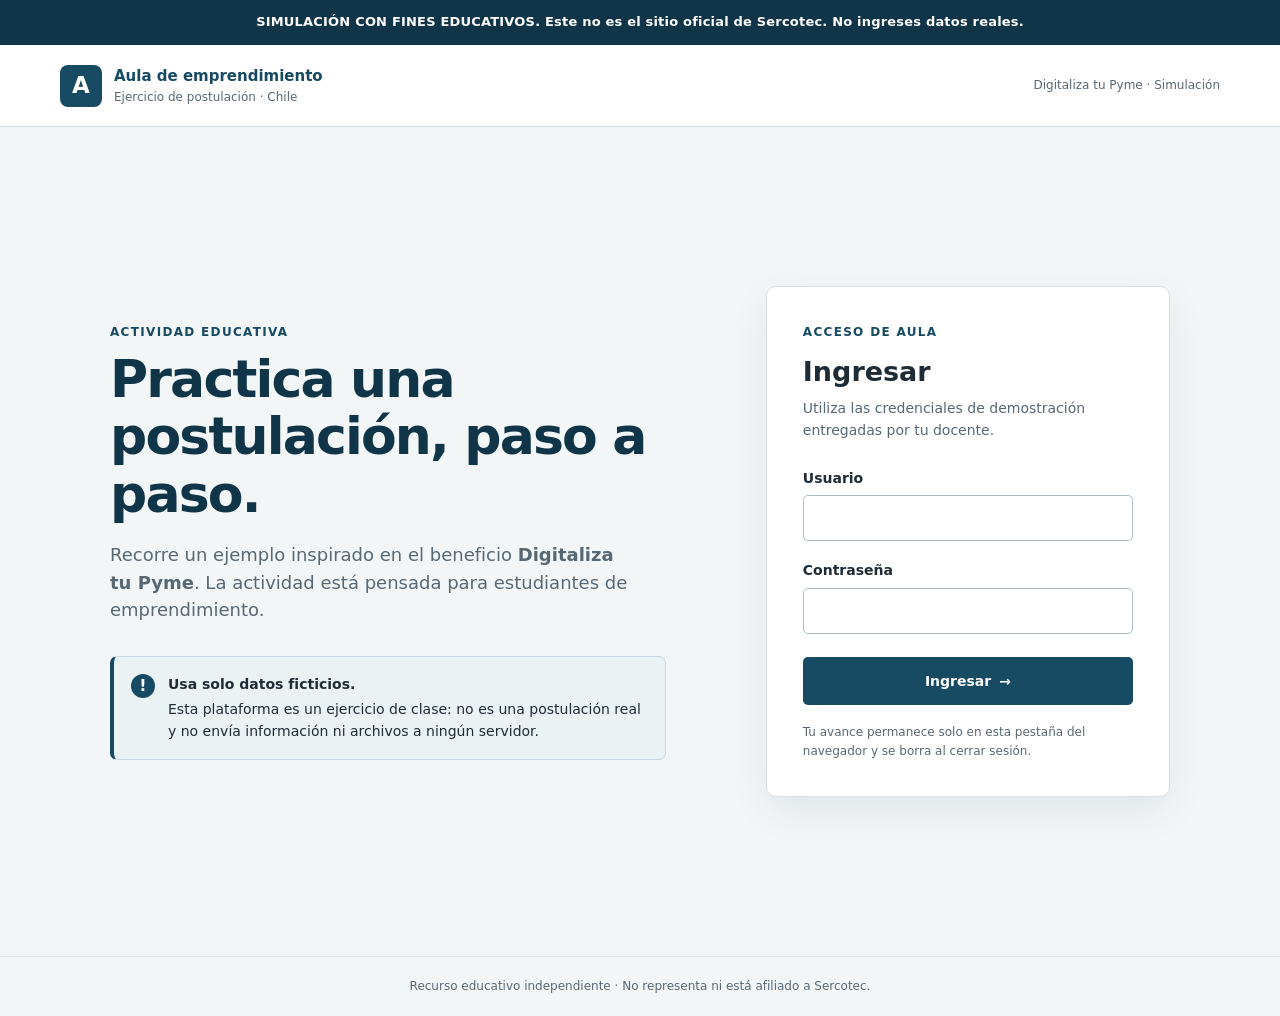
==== commit 639ff8f4: "colores" ====
--- a/index.html
+++ b/index.html
@@ -4,7 +4,7 @@
 	<meta charset="utf-8">
 	<meta name="viewport" content="width=device-width, initial-scale=1">
 	<meta name="robots" content="noindex, nofollow">
-	<meta name="theme-color" content="#123b5d">
+	<meta name="theme-color" content="#103548">
 	<title>Simulación | Acceso a postulación educativa</title>
 	<link rel="stylesheet" href="css/styles.css">
 	<script src="js/auth.js" defer></script>
@@ -39,11 +39,11 @@
 			<form id="login-form" novalidate>
 				<div class="field">
 					<label for="username">Usuario</label>
-					<input id="username" name="username" autocomplete="username" required>
+					<input id="username" name="username" autocomplete="username">
 				</div>
 				<div class="field">
 					<label for="password">Contraseña</label>
-					<input id="password" name="password" type="password" autocomplete="current-password" required>
+					<input id="password" name="password" type="password" autocomplete="current-password">
 				</div>
 				<p id="login-error" class="error-message" role="alert" aria-live="assertive" hidden></p>
 				<button class="button button-primary button-wide" type="submit">Ingresar <span aria-hidden="true">→</span></button>
--- a/css/styles.css
+++ b/css/styles.css
@@ -1,16 +1,16 @@
 :root {
 	color-scheme: light dark;
-	--navy: #123b5d;
-	--navy-deep: #0b2942;
-	--blue-soft: #e8f0f7;
-	--ink: #182532;
-	--muted: #526273;
+	--navy: #174a63;
+	--navy-deep: #103548;
+	--blue-soft: #eaf2f4;
+	--ink: #202c35;
+	--muted: #586873;
 	--paper: #ffffff;
-	--page: #f2f5f8;
-	--line: #d5dee6;
-	--focus: #2473ae;
-	--danger: #a42d32;
-	--success: #24704b;
+	--page: #f3f6f7;
+	--line: #d8e1e5;
+	--focus: #16847f;
+	--danger: #a13e45;
+	--success: #287653;
 	font-family: system-ui, -apple-system, "Segoe UI", sans-serif;
 }
 
@@ -35,7 +35,7 @@
 	display: grid;
 	place-items: center;
 	padding: 8px 16px;
-	background: #8f252d;
+	background: var(--navy-deep);
 	color: #fff;
 	text-align: center;
 	font-size: 13px;
@@ -92,7 +92,7 @@
 .intro-panel { max-width: 560px; }
 .eyebrow {
 	margin: 0 0 10px;
-	color: #285f86;
+	color: var(--navy);
 	font-size: 12px;
 	font-weight: 800;
 	letter-spacing: .11em;
@@ -137,7 +137,7 @@
 	background: var(--paper);
 	border: 1px solid var(--line);
 	border-radius: 10px;
-	box-shadow: 0 12px 35px rgb(24 49 71 / 7%);
+	box-shadow: 0 14px 36px rgb(16 53 72 / 8%);
 }
 .login-card { padding: clamp(23px, 4vw, 36px); }
 .section-heading { margin-bottom: 26px; }
@@ -146,6 +146,7 @@
 
 .field { min-width: 0; margin-bottom: 19px; }
 .field label, .field > label { display: block; margin-bottom: 6px; font-size: 14px; font-weight: 700; }
+.field-label { display: block; margin-bottom: 6px; font-size: 14px; font-weight: 700; }
 input, select, textarea {
 	width: 100%;
 	min-height: 46px;
@@ -165,6 +166,9 @@
 	outline-offset: 2px;
 }
 input[type="checkbox"] { width: 19px; min-width: 19px; min-height: 19px; height: 19px; accent-color: var(--navy); }
+input[type="radio"] { width: 18px; min-width: 18px; min-height: 18px; height: 18px; margin: 0; padding: 0; accent-color: var(--navy); }
+.radio-options { min-height: 46px; display: flex; align-items: center; gap: 20px; }
+.field .radio-option { display: inline-flex; align-items: center; gap: 8px; margin: 0; font-size: 14px; font-weight: 500; cursor: pointer; }
 input[type="file"] { padding: 7px; font-size: 13px; }
 input[type="file"]::file-selector-button {
 	min-height: 30px;
@@ -179,7 +183,6 @@
 }
 .field-hint, .privacy-note { display: block; margin-top: 5px; color: var(--muted); font-size: 12px; }
 .privacy-note { margin: 18px 0 0; }
-.required { color: #a42d32; font-weight: 800; }
 
 .button {
 	min-height: 44px;
@@ -345,28 +348,28 @@
 @media (prefers-color-scheme: dark) {
 	:root {
 		color-scheme: dark;
-		--navy: #a9d5f5;
-		--navy-deep: #d9edfb;
-		--blue-soft: #1c3345;
-		--ink: #e7edf2;
-		--muted: #b1bdc8;
-		--paper: #17232e;
-		--page: #101a23;
-		--line: #344553;
-		--focus: #7ec2f2;
-		--danger: #ff9297;
-		--success: #8bd2a5;
+		--navy: #91c9ce;
+		--navy-deep: #d8ecee;
+		--blue-soft: #20353d;
+		--ink: #e8eff0;
+		--muted: #adbec2;
+		--paper: #17272d;
+		--page: #101d22;
+		--line: #34494f;
+		--focus: #55b8ad;
+		--danger: #f0a0a2;
+		--success: #91d0ad;
 	}
-	.simulation-banner { background: #8f252d; color: #fff; }
-	.brand-mark, .notice-icon, .button-primary { background: #245b80; }
-	.notice-card { border-color: #36546a; }
-	.button-primary:hover:not(:disabled) { background: #3176a4; }
-	.button-remove:hover { background: #48282b; }
-	.error-message { border-color: #ff9297; background: #40272a; color: #ffdadd; }
-	.confirmation-icon { background: #1e402e; }
-	.step-indicators li > span:first-child { border-color: #607484; }
-	.progress-track { background: #354956; }
-	.investment-table th { background: #1c3345; }
+	.simulation-banner { background: #102b36; color: #fff; }
+	.brand-mark, .notice-icon, .button-primary { background: #236875; }
+	.notice-card { border-color: #395760; }
+	.button-primary:hover:not(:disabled) { background: #2d7f87; }
+	.button-remove:hover { background: #482d31; }
+	.error-message { border-color: #f0a0a2; background: #402b30; color: #f8dfe0; }
+	.confirmation-icon { background: #203f35; }
+	.step-indicators li > span:first-child { border-color: #607a80; }
+	.progress-track { background: #354c52; }
+	.investment-table th { background: #20353d; }
 }
 
 @media (prefers-reduced-motion: reduce) {
